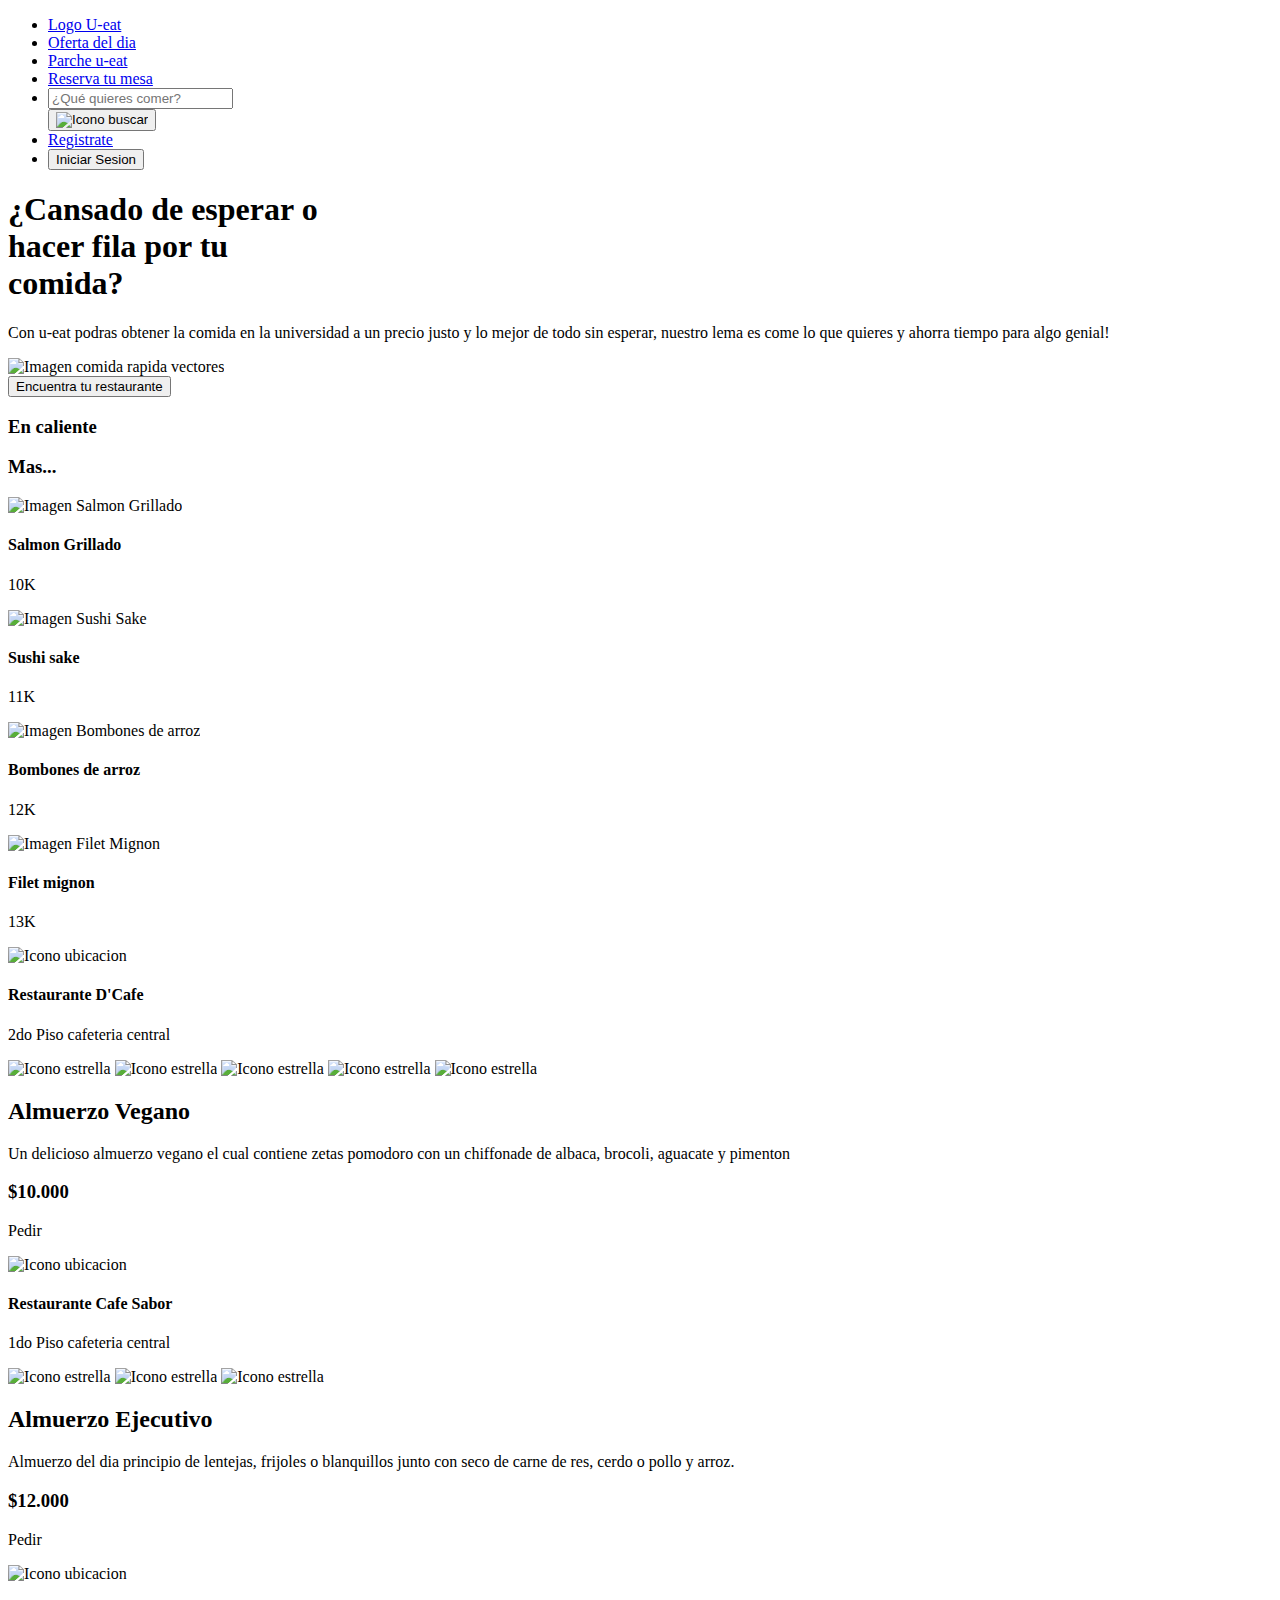
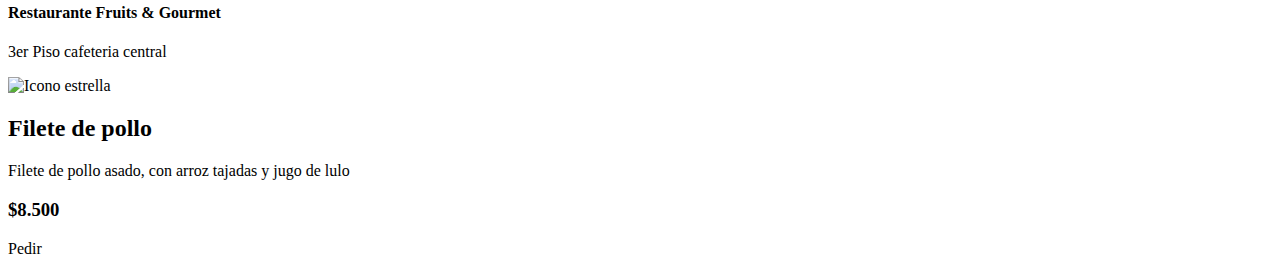
==== index.html @ 6aaceaf0 "Se realiza diagramado de home falta fnc mover card" ====
<!DOCTYPE html>
<html>

<head>
    <meta charset='utf-8'>
    <meta http-equiv='X-UA-Compatible' content='IE=edge'>
    <title>Page Title</title>
    <meta name='viewport' content='width=device-width, initial-scale=1'>
    <link href="https://fonts.googleapis.com/css?family=Roboto:300,400,500,700&display=swap" rel="stylesheet">
    <link rel='stylesheet' type='text/css' media='screen' href='Home.css'>
    <script src='main.js'></script>
</head>

<body>

    <div class="o-container-header-bar">

        <ul>
            <li><a href="#"> Logo U-eat </a></li>
            <li><a href="#"> Oferta del dia </a></li>
            <li><a href="#"> Parche u-eat </a></li>
            <li><a href="#"> Reserva tu mesa </a></li>

            <li class="o-search">
                <div class="o-bar-container">
                    <input class="o-bar-search" type="text" id="search-box" placeholder="¿Qué quieres comer?">
                </div>
                <div class="o-icon-container">
                    <button><img src="resources/search.png" alt="Icono buscar"></button>
                </div>
            </li>
            <li><a href="#"> Registrate </a></li>
            <li><button>Iniciar Sesion</button></li>
        </ul>

    </div>

    <div class="o-firts-column-container">

        <div class="o-title-container">

            <h1>¿Cansado de esperar o
                <br>hacer fila por tu
                <br>comida?</h1>

        </div>

        <div class="o-message-container">

            <p>Con u-eat podras obtener la comida en la universidad a un precio justo
                y lo mejor de todo sin esperar, nuestro lema es come lo que quieres
                y ahorra tiempo para algo genial!</p>

        </div>

        <div class="o-img-panoramic">

            <img src="resources/fondo.jpg" alt="Imagen comida rapida vectores">

        </div>

        <div class="o-button-container">

            <button>Encuentra tu restaurante</button>

        </div>

        <div class="o-offer-container">

            <div class="o-subtitles">
                <h3>En caliente</h3>
                <h3>Mas...</h3>
            </div>

            <div class="o-meals-offer-container">

                <div class="o-img-container">
                    <img class="o-img-offer" src="resources/Salmongrillado.png" alt="Imagen Salmon Grillado">
                    <h4>Salmon Grillado</h4>
                    <p>10K</p>
                </div>

                <div class="o-img-container">
                    <img class="o-img-offer" src="resources/Sushisake.png" alt="Imagen Sushi Sake">
                    <h4>Sushi sake</h4>
                    <p>11K</p>
                </div>

                <div class="o-img-container">
                    <img class="o-img-offer" src="resources/Bombonesdearroz.png" alt="Imagen Bombones de arroz">
                    <h4>Bombones de arroz</h4>
                    <p>12K</p>
                </div>

                <div class="o-img-container">
                    <img class="o-img-offer" src="resources/Filetmignon.png" alt="Imagen Filet Mignon">
                    <h4>Filet mignon</h4>
                    <p>13K</p>
                </div>

            </div>

        </div>

    </div>

    <div class="o-second-column-container">

        <div class="o-card-container">

            <div class="o-card">

                <div class="o-card-title">

                    <img class="o-icon-location" src="resources/Ubication.png" alt="Icono ubicacion">

                    <div class="o-info-restaurant">
                        <h4>Restaurante D'Cafe</h4>
                        <p>2do Piso cafeteria central</p>
                    </div>

                    <img class="o-icon-star" src="resources/star.png" alt="Icono estrella">
                    <img class="o-icon-star" src="resources/star.png" alt="Icono estrella">
                    <img class="o-icon-star" src="resources/star.png" alt="Icono estrella">
                    <img class="o-icon-star" src="resources/star.png" alt="Icono estrella">
                    <img class="o-icon-star" src="resources/star.png" alt="Icono estrella">

                </div>

                <div class="o-card-content">
                    <h2>Almuerzo Vegano</h2>
                    <p>Un delicioso almuerzo vegano el cual contiene zetas pomodoro con un chiffonade de albaca,
                        brocoli, aguacate y pimenton</p>
                </div>

                <div class="o-card-price">
                    <h3>$10.000</h3>
                    <p>Pedir</p>
                </div>

            </div>

            <div class="o-card">

                <div class="o-card-title">

                    <img class="o-icon-location" src="resources/Ubication.png" alt="Icono ubicacion">

                    <div class="o-info-restaurant">
                        <h4>Restaurante Cafe Sabor</h4>
                        <p>1do Piso cafeteria central</p>
                    </div>

                    <img class="o-icon-star" src="resources/star.png" alt="Icono estrella">
                    <img class="o-icon-star" src="resources/star.png" alt="Icono estrella">
                    <img class="o-icon-star" src="resources/star.png" alt="Icono estrella">

                </div>

                <div class="o-card-content">
                    <h2>Almuerzo Ejecutivo</h2>
                    <p>Almuerzo del dia principio de lentejas, frijoles o blanquillos junto con seco de
                        carne de res, cerdo o pollo y arroz. </p>
                </div>

                <div class="o-card-price">
                    <h3>$12.000</h3>
                    <p>Pedir</p>
                </div>

            </div>

            <div class="o-card">

                <div class="o-card-title">

                    <img class="o-icon-location" src="resources/Ubication.png" alt="Icono ubicacion">

                    <div class="o-info-restaurant">
                        <h4>Restaurante Fruits & Gourmet</h4>
                        <p>3er Piso cafeteria central</p>
                    </div>

                    <img class="o-icon-star" src="resources/star.png" alt="Icono estrella">

                </div>

                <div class="o-card-content">
                    <h2>Filete de pollo</h2>
                    <p>Filete de pollo asado, con arroz tajadas y jugo de lulo</p>
                </div>

                <div class="o-card-price">
                    <h3>$8.500</h3>
                    <p>Pedir</p>
                </div>

            </div>

        </div>


    </div>

</body>

</html>
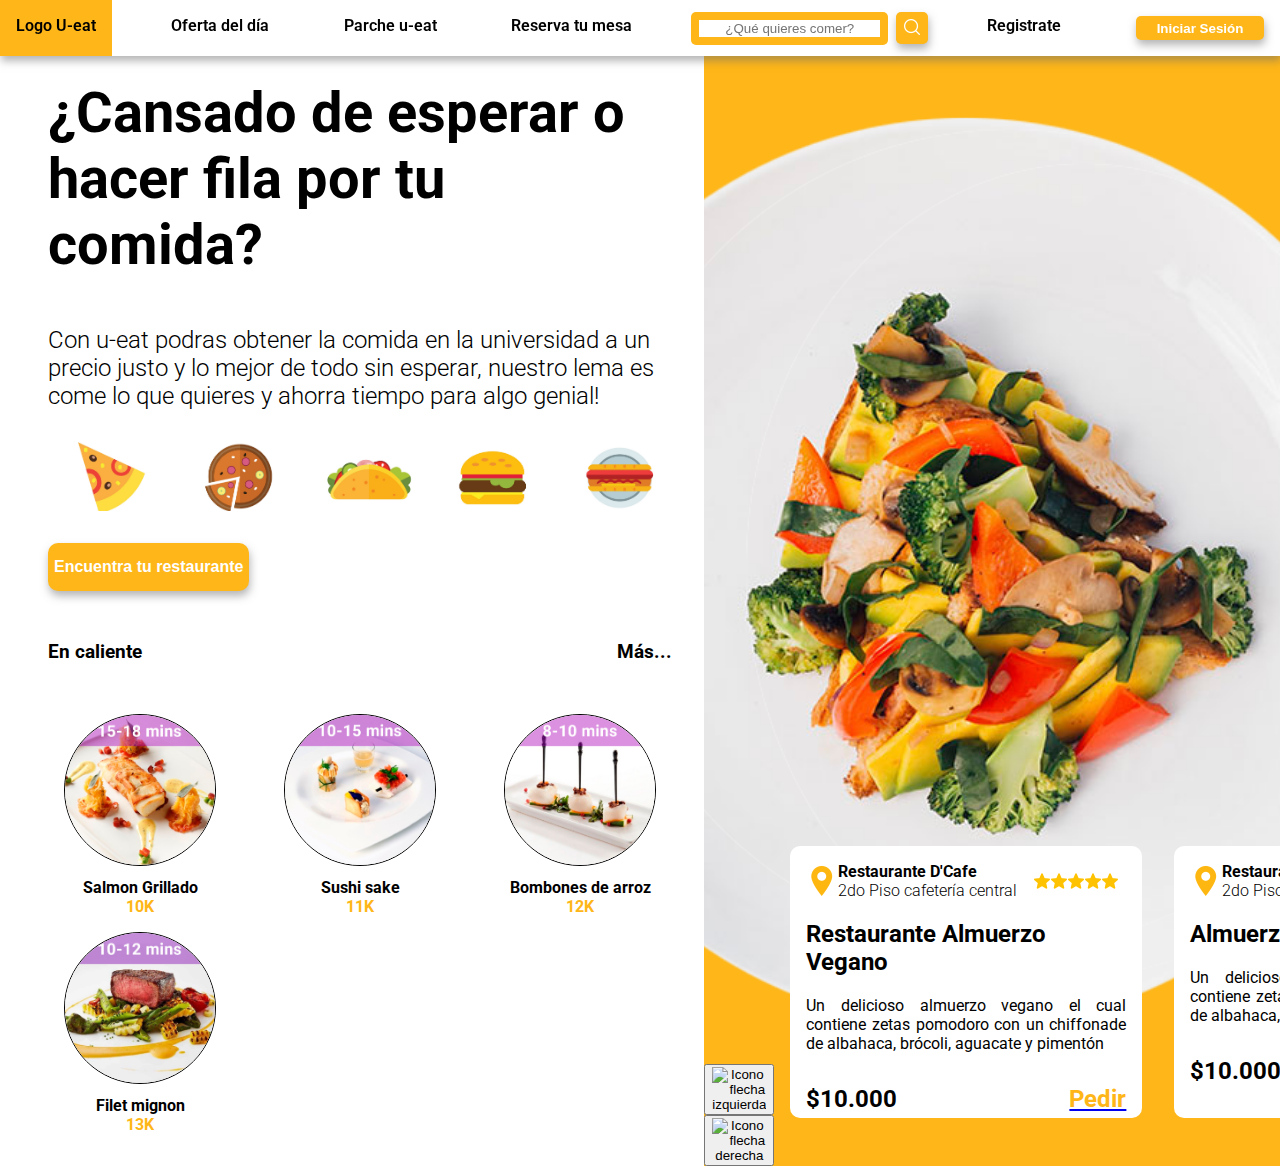
==== commit b3e0193f: "Se termina el diseño de la Home page" ====
--- a/index.html
+++ b/index.html
@@ -4,7 +4,7 @@
 <head>
     <meta charset='utf-8'>
     <meta http-equiv='X-UA-Compatible' content='IE=edge'>
-    <title>Page Title</title>
+    <title>U-eat</title>
     <meta name='viewport' content='width=device-width, initial-scale=1'>
     <link href="https://fonts.googleapis.com/css?family=Roboto:300,400,500,700&display=swap" rel="stylesheet">
     <link rel='stylesheet' type='text/css' media='screen' href='Home.css'>
@@ -17,7 +17,7 @@
 
         <ul>
             <li><a href="#"> Logo U-eat </a></li>
-            <li><a href="#"> Oferta del dia </a></li>
+            <li><a href="#"> Oferta del día </a></li>
             <li><a href="#"> Parche u-eat </a></li>
             <li><a href="#"> Reserva tu mesa </a></li>
 
@@ -30,7 +30,7 @@
                 </div>
             </li>
             <li><a href="#"> Registrate </a></li>
-            <li><button>Iniciar Sesion</button></li>
+            <li><button>Iniciar Sesión</button></li>
         </ul>
 
     </div>
@@ -69,7 +69,7 @@
 
             <div class="o-subtitles">
                 <h3>En caliente</h3>
-                <h3>Mas...</h3>
+                <h3>Más...</h3>
             </div>
 
             <div class="o-meals-offer-container">
@@ -106,17 +106,56 @@
 
     <div class="o-second-column-container">
 
-        <div class="o-card-container">
-
-            <div class="o-card">
-
-                <div class="o-card-title">
-
-                    <img class="o-icon-location" src="resources/Ubication.png" alt="Icono ubicacion">
-
-                    <div class="o-info-restaurant">
-                        <h4>Restaurante D'Cafe</h4>
-                        <p>2do Piso cafeteria central</p>
+        <div class="o-arrow-buttons-container">
+
+            <button class="o-button-left" onclick="MoveLeft()"><img src="resources/back.png" alt="Icono flecha izquierda"></button>
+            <button class="o-button-right" onclick="MoveRight()"><img src="resources/next.png" alt="Icono flecha derecha"></button>
+
+        </div>
+
+        <div id="card-container" class="o-card-container">
+
+            <div class="o-card">
+
+                <div class="o-card-title">
+
+                    <img class="o-icon-location" src="resources/Ubication.png" alt="Icono ubicacion">
+
+                    <div class="o-info-restaurant">
+                        <h4>Restaurante D'Cafe</h4>
+                        <p>2do Piso cafetería central</p>
+                    </div>
+
+                    <img class="o-icon-star" src="resources/star.png" alt="Icono estrella">
+                    <img class="o-icon-star" src="resources/star.png" alt="Icono estrella">
+                    <img class="o-icon-star" src="resources/star.png" alt="Icono estrella">
+                    <img class="o-icon-star" src="resources/star.png" alt="Icono estrella">
+                    <img class="o-icon-star" src="resources/star.png" alt="Icono estrella">
+
+                </div>
+
+                <div class="o-card-content">
+                    <h2>Restaurante Almuerzo Vegano</h2>
+                    <p>Un delicioso almuerzo vegano el cual contiene zetas pomodoro con un chiffonade de albahaca,
+                        brócoli, aguacate y pimentón</p>
+                </div>
+
+                <div class="o-card-price">
+                    <h3>$10.000</h3>
+                    <a href="#"><p>Pedir</p></a>
+                </div>
+
+            </div>
+
+            <div class="o-card">
+
+                <div class="o-card-title">
+
+                    <img class="o-icon-location" src="resources/Ubication.png" alt="Icono ubicacion">
+
+                    <div class="o-info-restaurant">
+                        <h4>Restaurante D'Cafe</h4>
+                        <p>2do Piso cafetería central</p>
                     </div>
 
                     <img class="o-icon-star" src="resources/star.png" alt="Icono estrella">
@@ -129,76 +168,82 @@
 
                 <div class="o-card-content">
                     <h2>Almuerzo Vegano</h2>
-                    <p>Un delicioso almuerzo vegano el cual contiene zetas pomodoro con un chiffonade de albaca,
-                        brocoli, aguacate y pimenton</p>
-                </div>
-
-                <div class="o-card-price">
-                    <h3>$10.000</h3>
-                    <p>Pedir</p>
-                </div>
-
-            </div>
-
-            <div class="o-card">
-
-                <div class="o-card-title">
-
-                    <img class="o-icon-location" src="resources/Ubication.png" alt="Icono ubicacion">
-
-                    <div class="o-info-restaurant">
-                        <h4>Restaurante Cafe Sabor</h4>
-                        <p>1do Piso cafeteria central</p>
-                    </div>
-
-                    <img class="o-icon-star" src="resources/star.png" alt="Icono estrella">
-                    <img class="o-icon-star" src="resources/star.png" alt="Icono estrella">
-                    <img class="o-icon-star" src="resources/star.png" alt="Icono estrella">
-
-                </div>
-
-                <div class="o-card-content">
-                    <h2>Almuerzo Ejecutivo</h2>
-                    <p>Almuerzo del dia principio de lentejas, frijoles o blanquillos junto con seco de
-                        carne de res, cerdo o pollo y arroz. </p>
-                </div>
-
-                <div class="o-card-price">
-                    <h3>$12.000</h3>
-                    <p>Pedir</p>
-                </div>
-
-            </div>
-
-            <div class="o-card">
-
-                <div class="o-card-title">
-
-                    <img class="o-icon-location" src="resources/Ubication.png" alt="Icono ubicacion">
-
-                    <div class="o-info-restaurant">
-                        <h4>Restaurante Fruits & Gourmet</h4>
-                        <p>3er Piso cafeteria central</p>
-                    </div>
-
-                    <img class="o-icon-star" src="resources/star.png" alt="Icono estrella">
-
-                </div>
-
-                <div class="o-card-content">
-                    <h2>Filete de pollo</h2>
-                    <p>Filete de pollo asado, con arroz tajadas y jugo de lulo</p>
-                </div>
-
-                <div class="o-card-price">
-                    <h3>$8.500</h3>
-                    <p>Pedir</p>
-                </div>
-
-            </div>
-
-        </div>
-
+                    <p>Un delicioso almuerzo vegano el cual contiene zetas pomodoro con un chiffonade de albahaca,
+                        brócoli, aguacate y pimentón</p>
+                </div>
+
+                <div class="o-card-price">
+                    <h3>$10.000</h3>
+                    <a href="#"><p>Pedir</p></a>
+                </div>
+
+            </div>
+
+            <div class="o-card">
+
+                <div class="o-card-title">
+
+                    <img class="o-icon-location" src="resources/Ubication.png" alt="Icono ubicacion">
+
+                    <div class="o-info-restaurant">
+                        <h4>Restaurante D'Cafe</h4>
+                        <p>2do Piso cafetería central</p>
+                    </div>
+
+                    <img class="o-icon-star" src="resources/star.png" alt="Icono estrella">
+                    <img class="o-icon-star" src="resources/star.png" alt="Icono estrella">
+                    <img class="o-icon-star" src="resources/star.png" alt="Icono estrella">
+                    <img class="o-icon-star" src="resources/star.png" alt="Icono estrella">
+                    <img class="o-icon-star" src="resources/star.png" alt="Icono estrella">
+
+                </div>
+
+                <div class="o-card-content">
+                    <h2>Almuerzo Vegano</h2>
+                    <p>Un delicioso almuerzo vegano el cual contiene zetas pomodoro con un chiffonade de albahaca,
+                        brócoli, aguacate y pimentón</p>
+                </div>
+
+                <div class="o-card-price">
+                    <h3>$10.000</h3>
+                    <a href="#"><p>Pedir</p></a>
+                </div>
+
+            </div>
+
+            <div class="o-card">
+
+                <div class="o-card-title">
+
+                    <img class="o-icon-location" src="resources/Ubication.png" alt="Icono ubicacion">
+
+                    <div class="o-info-restaurant">
+                        <h4>Restaurante D'Cafe</h4>
+                        <p>2do Piso cafetería central</p>
+                    </div>
+
+                    <img class="o-icon-star" src="resources/star.png" alt="Icono estrella">
+                    <img class="o-icon-star" src="resources/star.png" alt="Icono estrella">
+                    <img class="o-icon-star" src="resources/star.png" alt="Icono estrella">
+                    <img class="o-icon-star" src="resources/star.png" alt="Icono estrella">
+                    <img class="o-icon-star" src="resources/star.png" alt="Icono estrella">
+
+                </div>
+
+                <div class="o-card-content">
+                    <h2>Almuerzo Vegano</h2>
+                    <p>Un delicioso almuerzo vegano el cual contiene zetas pomodoro con un chiffonade de albahaca,
+                        brócoli, aguacate y pimentón</p>
+                </div>
+
+                <div class="o-card-price">
+                    <h3>$10.000</h3>
+                    <a href="#"><p>Pedir</p></a>
+                </div>
+
+            </div>
+
+        </div>
 
     </div>
 
--- a/Home.css
+++ b/Home.css
@@ -0,0 +1,303 @@
+body{
+    padding: 0;
+    margin: 0;
+    display: flex;
+    font-family: 'Roboto';
+   
+}
+
+/*----------Inicio Barra header------------*/
+
+.o-container-header-bar{
+    font-weight: 600;
+
+}
+
+.o-container-header-bar ul{
+    display: flex;
+    justify-content: space-between;
+    background-color: white;
+    list-style-type: none;
+    margin: 0;
+    padding: 0;
+
+    position: fixed;
+    top: 0;
+    width: 100%;
+    box-shadow: 1px 5px 8px rgba(109, 109, 109, 0.507);
+}
+
+.o-container-header-bar li{ 
+
+}
+
+.o-container-header-bar li a{ 
+    display: block;
+    color: black;
+    text-align: center;
+    height: 1.5rem;
+    padding: 1rem;
+    text-decoration: none;
+}
+
+.o-container-header-bar button{ 
+    margin: 1rem;
+    border-radius: 5px;
+    background: #FEB618;
+    color: white;
+    border: none;
+    width: 8rem;
+    height: 1.5rem;
+    box-shadow: 1px 5px 8px rgba(109, 109, 109, 0.507);
+    font-weight: 700;
+
+}
+
+.o-search{
+    display: flex;
+    align-items: center;
+    
+}
+
+.o-icon-search{
+    display: flex;
+    align-items: center;
+}
+
+.o-icon-container button{
+    width: 2rem;
+    height: 2rem;
+    margin: 0;
+}
+
+.o-icon-container button img{
+    width: 1rem;
+    height: 1rem;
+}
+
+.o-bar-container{
+    padding: 0.5rem;
+    background-color: #FEB618;
+    margin-right: 0.5rem;
+    border-radius: 5px;
+    display: flex;
+    align-items: center;
+
+}                                               
+
+.o-bar-search{
+    border: none;
+    text-align: center;
+}
+
+
+.o-container-header-bar li a:hover{ 
+    background-color: #FEB618;
+}
+
+/*--------Fin Barra Header-------*/
+
+/*--------Inicio Primera Columna--------*/
+
+.o-firts-column-container{
+    margin: 1rem 1rem 0rem 2rem;
+    width: 57vw;
+    display: flex;
+    flex-direction: column;
+}
+
+.o-title-container{
+    margin: 1rem;
+}
+
+.o-title-container h1{
+    font-size: 3.5rem;
+    font-weight: 700;
+    margin: 3rem 0rem 1rem 0rem;
+}
+
+.o-message-container{
+    margin: 1rem 1rem 1rem 1rem;
+    font-size: 1.5rem;
+    font-weight: 300;
+
+}
+
+.o-message-container p{
+margin: 0;
+
+}
+
+.o-button-container{
+    margin: 1rem;
+}
+
+.o-button-container button{
+    width: auto;
+    height: 3rem;
+    border: none;
+    border-radius: 10px;
+    font-size: 1rem;
+    font-weight: bold;
+    color: white;
+    background-color: #FEB618;
+    box-shadow: 1px 5px 8px rgba(109, 109, 109, 0.507);
+}
+
+.o-img-panoramic{
+    display: flex;
+    justify-content: center;
+
+}
+
+.o-img-panoramic img{
+    max-height: 10rem;
+    width: 100%;
+    margin: 1rem 1rem 1rem 1rem;
+
+}
+
+.o-offer-container{
+    margin: 1rem;
+    padding: 0;    
+}
+
+.o-subtitles{
+    margin-top: 0rem;
+    display: flex;
+    justify-content: space-between;
+
+}
+
+.o-subtitles h4{
+    margin: 0;
+}
+
+.o-meals-offer-container{
+    display: flex;
+    flex-wrap: wrap;
+    justify-content: space-between;
+    margin: 1rem 1rem 1rem 1rem;
+
+}
+
+.o-img-container{
+    text-align: center;
+    
+}
+
+.o-img-container p{
+    margin: 0;
+    font-weight: 700;
+    color: #FEB618;
+}
+
+.o-img-container h4{
+    margin: 0.5rem 0rem 0rem 0rem;
+}
+
+
+.o-img-offer{
+    margin: 1rem 0rem 0rem 0rem;
+    width: auto;
+    height: 150px;
+    border-radius: 90px ;
+    border: 1px solid #000000;
+}
+
+/*--------Fin Primera Columna--------*/
+
+/*--------Inicio Segunda Columna--------*/
+
+
+.o-second-column-container{
+    margin: 1rem 0rem 0rem 0rem;
+    width: 50vw;
+    height: auto;
+    background-color: #FEB618;
+    background-image: url(resources/Home.png);
+    background-repeat: no-repeat;
+    background-size: cover;
+    background-position:-36rem -1rem;
+
+    display: flex;
+    flex-direction: row;
+    align-items: flex-end;
+    overflow: hidden;
+    overflow-x: auto;
+}
+
+
+.o-card-container{
+    
+    margin: 0rem 1rem 3rem 0rem;
+    display: flex;    
+}
+
+.o-card{
+    background-color: white;
+    border-radius: 10px;
+    margin: 0rem 1rem 0rem 1rem;
+    width: 20rem;
+    height: 15rem;
+    padding: 1rem;
+    
+}
+
+.o-card-title {
+    display: flex;
+
+}
+
+.o-info-restaurant{
+    margin-right: 1rem;
+}
+
+.o-info-restaurant h4{
+    padding: 0;
+    margin: 0;
+}
+
+.o-info-restaurant p{
+    padding: 0;
+    margin: 0;
+    font-weight: 300;
+}
+
+.o-icon-location{
+    height: 2rem;
+    width: 2rem;
+    align-self: center;
+
+}
+
+.o-icon-star{
+    margin-left: 1px;
+    height: 1rem;
+    width: 1rem;
+    align-self: center;
+    float: right;
+}
+
+
+.o-card-content p{
+    font-weight: 400;
+    text-align: justify;
+}
+
+.o-card-price{
+    display: flex;
+    justify-content: space-between;
+}
+
+.o-card-price h3{
+    margin-top: 1rem;
+    font-size: 1.5rem;
+
+}
+.o-card-price p{
+    margin-top: 1rem;
+    font-size: 1.5rem;
+    font-weight: 700;
+    color: #FEB618;
+}
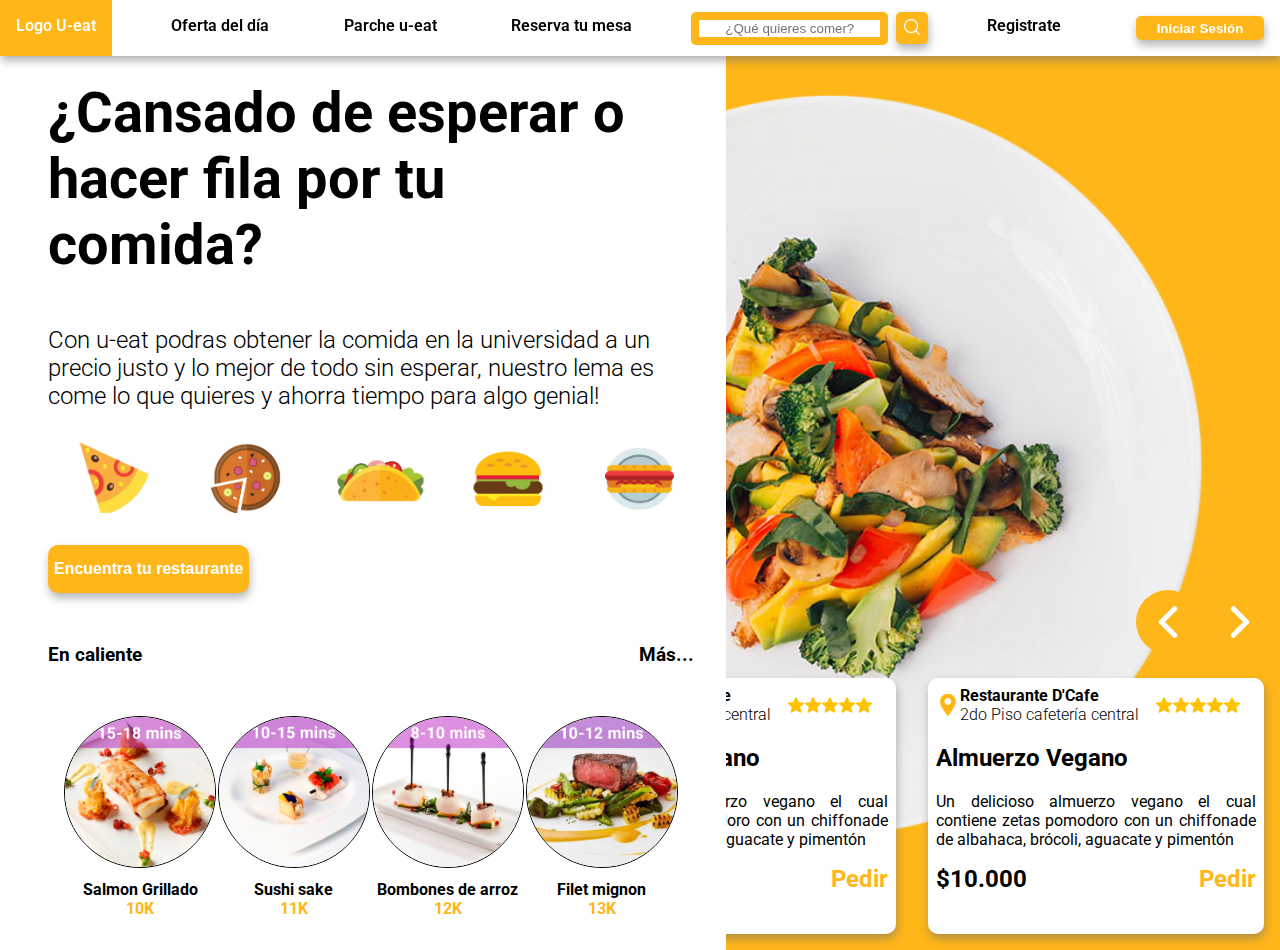
==== commit 0d02cf7d: "Se documenta la pagina web y se agrega fnc btn res" ====
--- a/index.html
+++ b/index.html
@@ -6,13 +6,16 @@
     <meta http-equiv='X-UA-Compatible' content='IE=edge'>
     <title>U-eat</title>
     <meta name='viewport' content='width=device-width, initial-scale=1'>
+    <!-- Google fonts -->
     <link href="https://fonts.googleapis.com/css?family=Roboto:300,400,500,700&display=swap" rel="stylesheet">
     <link rel='stylesheet' type='text/css' media='screen' href='Home.css'>
+    <!-- Javascript function to move restaurant cards -->
     <script src='main.js'></script>
 </head>
 
 <body>
 
+    <!-- Start of the header bar div -->
     <div class="o-container-header-bar">
 
         <ul>
@@ -34,7 +37,9 @@
         </ul>
 
     </div>
-
+    <!-- End of the header bar div -->
+
+    <!-- Start of the firts home div container -->
     <div class="o-firts-column-container">
 
         <div class="o-title-container">
@@ -61,7 +66,7 @@
 
         <div class="o-button-container">
 
-            <button>Encuentra tu restaurante</button>
+            <button onclick="location.href='restaurantes.html'">Encuentra tu restaurante</button>
 
         </div>
 
@@ -103,11 +108,14 @@
         </div>
 
     </div>
-
+    <!-- End of the firts home div container -->
+
+    <!-- Start of the second home div container -->
     <div class="o-second-column-container">
 
         <div class="o-arrow-buttons-container">
 
+            <!-- Buttons of event for the function of move cards restaurant -->
             <button class="o-button-left" onclick="MoveLeft()"><img src="resources/back.png" alt="Icono flecha izquierda"></button>
             <button class="o-button-right" onclick="MoveRight()"><img src="resources/next.png" alt="Icono flecha derecha"></button>
 
@@ -246,6 +254,8 @@
         </div>
 
     </div>
+    <!-- End of the second home div container -->
+
 
 </body>
 
--- a/Home.css
+++ b/Home.css
@@ -50,6 +50,8 @@
     height: 1.5rem;
     box-shadow: 1px 5px 8px rgba(109, 109, 109, 0.507);
     font-weight: 700;
+    cursor:pointer;
+
 
 }
 
@@ -68,6 +70,7 @@
     width: 2rem;
     height: 2rem;
     margin: 0;
+    cursor:pointer;
 }
 
 .o-icon-container button img{
@@ -93,6 +96,8 @@
 
 .o-container-header-bar li a:hover{ 
     background-color: #FEB618;
+    color: white;
+
 }
 
 /*--------Fin Barra Header-------*/
@@ -101,7 +106,7 @@
 
 .o-firts-column-container{
     margin: 1rem 1rem 0rem 2rem;
-    width: 57vw;
+    width: 55vw;
     display: flex;
     flex-direction: column;
 }
@@ -142,6 +147,7 @@
     color: white;
     background-color: #FEB618;
     box-shadow: 1px 5px 8px rgba(109, 109, 109, 0.507);
+    cursor: pointer;
 }
 
 .o-img-panoramic{
@@ -211,8 +217,9 @@
 
 
 .o-second-column-container{
+
     margin: 1rem 0rem 0rem 0rem;
-    width: 50vw;
+    width: 45vw;
     height: auto;
     background-color: #FEB618;
     background-image: url(resources/Home.png);
@@ -221,27 +228,52 @@
     background-position:-36rem -1rem;
 
     display: flex;
-    flex-direction: row;
-    align-items: flex-end;
+    flex-direction: row-reverse;
+    align-content: flex-end;
+    flex-wrap: wrap;
     overflow: hidden;
-    overflow-x: auto;
+
+}
+
+.o-arrow-buttons-container{
+    border-radius: 10px;
+    display: flex;
+
+}
+
+.o-button-left, .o-button-right{
+    width: 4rem;
+    height: 4rem;
+    display: flex;
+    justify-content: center;
+    align-items: center;
+    border: none;
+    border-radius: 100px;
+    margin: 0rem 0.5rem 0.5rem 0rem;
+    background-color: #FEB618;
+    cursor:pointer;
+    
+}
+.o-button-left:hover, .o-button-right:hover{
+    box-shadow: 1px 5px 8px rgba(109, 109, 109, 0.507);
+    
 }
 
 
 .o-card-container{
-    
-    margin: 0rem 1rem 3rem 0rem;
-    display: flex;    
+    display: flex;
+
 }
 
 .o-card{
     background-color: white;
     border-radius: 10px;
-    margin: 0rem 1rem 0rem 1rem;
     width: 20rem;
     height: 15rem;
-    padding: 1rem;
-    
+    margin: 1rem 1rem 1rem 1rem;
+    padding: 0.5rem;
+    box-shadow: 1px 5px 8px rgba(109, 109, 109, 0.507);
+
 }
 
 .o-card-title {
@@ -265,8 +297,8 @@
 }
 
 .o-icon-location{
-    height: 2rem;
-    width: 2rem;
+    height: 1.5rem;
+    width: 1.5rem;
     align-self: center;
 
 }
@@ -279,7 +311,6 @@
     float: right;
 }
 
-
 .o-card-content p{
     font-weight: 400;
     text-align: justify;
@@ -288,16 +319,27 @@
 .o-card-price{
     display: flex;
     justify-content: space-between;
+    text-decoration: none;
+
+
 }
 
 .o-card-price h3{
-    margin-top: 1rem;
+    margin: 0rem;
     font-size: 1.5rem;
 
 }
+
+.o-card-price a{
+    text-decoration: none;
+
+}
+
 .o-card-price p{
-    margin-top: 1rem;
+    margin: 0;
     font-size: 1.5rem;
     font-weight: 700;
     color: #FEB618;
-}
+
+}
+ 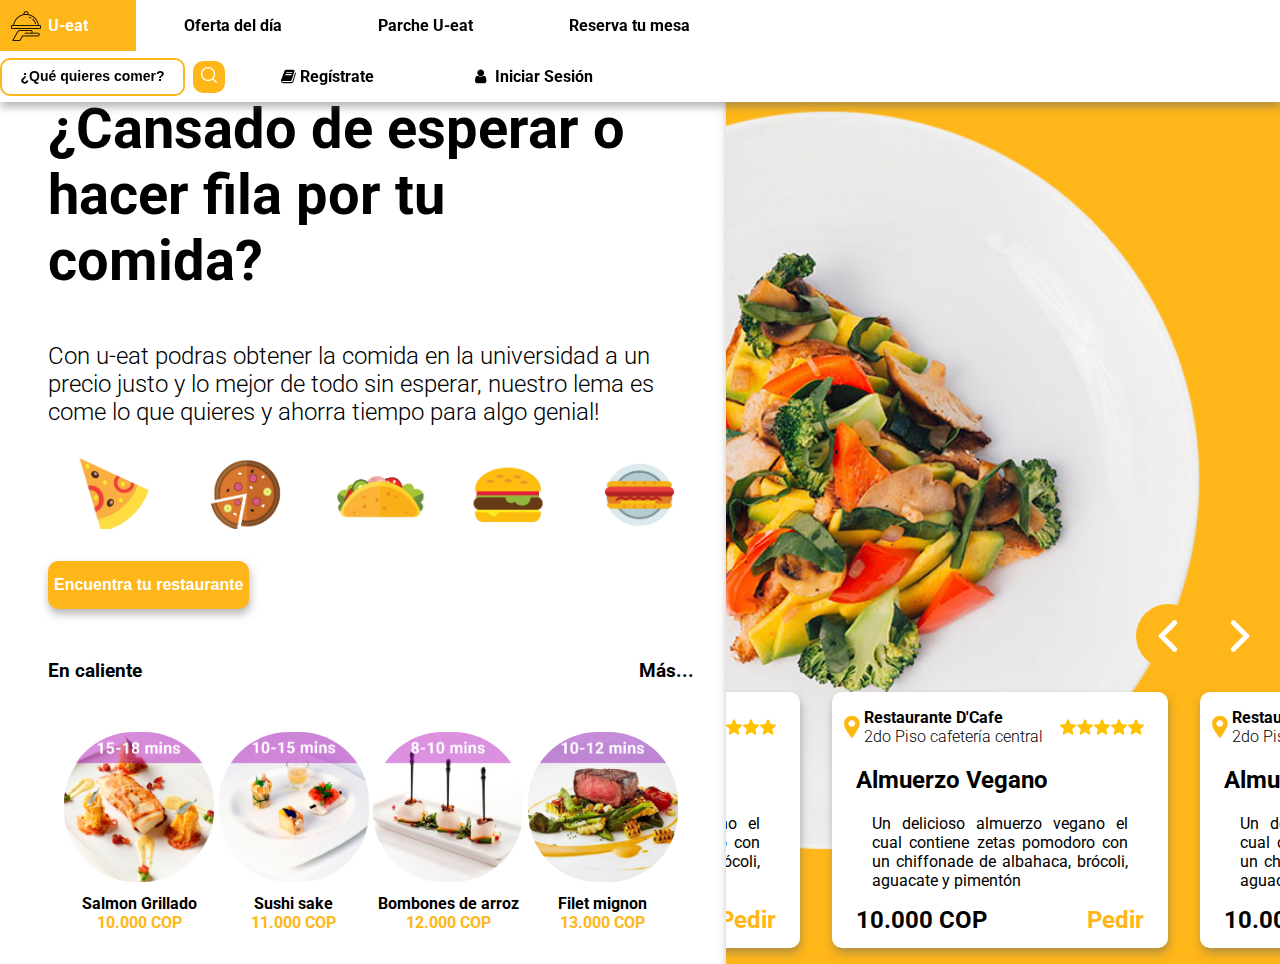
==== commit 6067f496: "Se actualiza toda las paginas home y restaurantes" ====
--- a/index.html
+++ b/index.html
@@ -8,6 +8,7 @@
     <meta name='viewport' content='width=device-width, initial-scale=1'>
     <!-- Google fonts -->
     <link href="https://fonts.googleapis.com/css?family=Roboto:300,400,500,700&display=swap" rel="stylesheet">
+    <link rel="stylesheet" href="https://cdnjs.cloudflare.com/ajax/libs/font-awesome/4.7.0/css/font-awesome.min.css">
     <link rel='stylesheet' type='text/css' media='screen' href='Home.css'>
     <!-- Javascript function to move restaurant cards -->
     <script src='main.js'></script>
@@ -18,23 +19,24 @@
     <!-- Start of the header bar div -->
     <div class="o-container-header-bar">
 
-        <ul>
-            <li><a href="#"> Logo U-eat </a></li>
-            <li><a href="#"> Oferta del día </a></li>
-            <li><a href="#"> Parche u-eat </a></li>
-            <li><a href="#"> Reserva tu mesa </a></li>
-
-            <li class="o-search">
-                <div class="o-bar-container">
-                    <input class="o-bar-search" type="text" id="search-box" placeholder="¿Qué quieres comer?">
-                </div>
-                <div class="o-icon-container">
-                    <button><img src="resources/search.png" alt="Icono buscar"></button>
-                </div>
-            </li>
-            <li><a href="#"> Registrate </a></li>
-            <li><button>Iniciar Sesión</button></li>
-        </ul>
+        <div class="o-nav-bar-first">
+            <a class="o-active" href="index.html"> U-eat</a>
+            <a href="#">Oferta del día</a>
+            <a href="#">Parche U-eat</a>
+            <a href="#">Reserva tu mesa</a>
+        </div>
+
+        <div class="o-nav-bar-second">
+
+            <div class="o-search"> 
+                <input type="text" id="search-box" placeholder="¿Qué quieres comer?">
+                <button><img src="resources/search.png" alt="Icono buscar"></button>
+            </div>
+
+            <a href="https://juanramirez98.github.io/Parcial-de-web/"><i class="fa fa-book"></i> Regístrate</a>
+            <a href="https://juanramirez98.github.io/Pantalla2/"><i class="fa fa-fw fa-user"></i> Iniciar Sesión</a>
+        </div>
+
 
     </div>
     <!-- End of the header bar div -->
@@ -82,25 +84,25 @@
                 <div class="o-img-container">
                     <img class="o-img-offer" src="resources/Salmongrillado.png" alt="Imagen Salmon Grillado">
                     <h4>Salmon Grillado</h4>
-                    <p>10K</p>
+                    <p>10.000 COP</p>
                 </div>
 
                 <div class="o-img-container">
                     <img class="o-img-offer" src="resources/Sushisake.png" alt="Imagen Sushi Sake">
                     <h4>Sushi sake</h4>
-                    <p>11K</p>
+                    <p>11.000 COP</p>
                 </div>
 
                 <div class="o-img-container">
                     <img class="o-img-offer" src="resources/Bombonesdearroz.png" alt="Imagen Bombones de arroz">
                     <h4>Bombones de arroz</h4>
-                    <p>12K</p>
+                    <p>12.000 COP</p>
                 </div>
 
                 <div class="o-img-container">
                     <img class="o-img-offer" src="resources/Filetmignon.png" alt="Imagen Filet Mignon">
                     <h4>Filet mignon</h4>
-                    <p>13K</p>
+                    <p>13.000 COP</p>
                 </div>
 
             </div>
@@ -116,8 +118,10 @@
         <div class="o-arrow-buttons-container">
 
             <!-- Buttons of event for the function of move cards restaurant -->
-            <button class="o-button-left" onclick="MoveLeft()"><img src="resources/back.png" alt="Icono flecha izquierda"></button>
-            <button class="o-button-right" onclick="MoveRight()"><img src="resources/next.png" alt="Icono flecha derecha"></button>
+            <button class="o-button-left" onclick="MoveLeft()"><img src="resources/back.png"
+                    alt="Icono flecha izquierda"></button>
+            <button class="o-button-right" onclick="MoveRight()"><img src="resources/next.png"
+                    alt="Icono flecha derecha"></button>
 
         </div>
 
@@ -143,110 +147,118 @@
                 </div>
 
                 <div class="o-card-content">
-                    <h2>Restaurante Almuerzo Vegano</h2>
-                    <p>Un delicioso almuerzo vegano el cual contiene zetas pomodoro con un chiffonade de albahaca,
-                        brócoli, aguacate y pimentón</p>
-                </div>
-
-                <div class="o-card-price">
-                    <h3>$10.000</h3>
-                    <a href="#"><p>Pedir</p></a>
-                </div>
-
-            </div>
-
-            <div class="o-card">
-
-                <div class="o-card-title">
-
-                    <img class="o-icon-location" src="resources/Ubication.png" alt="Icono ubicacion">
-
-                    <div class="o-info-restaurant">
-                        <h4>Restaurante D'Cafe</h4>
-                        <p>2do Piso cafetería central</p>
-                    </div>
-
-                    <img class="o-icon-star" src="resources/star.png" alt="Icono estrella">
-                    <img class="o-icon-star" src="resources/star.png" alt="Icono estrella">
-                    <img class="o-icon-star" src="resources/star.png" alt="Icono estrella">
-                    <img class="o-icon-star" src="resources/star.png" alt="Icono estrella">
-                    <img class="o-icon-star" src="resources/star.png" alt="Icono estrella">
-
-                </div>
-
-                <div class="o-card-content">
-                    <h2>Almuerzo Vegano</h2>
-                    <p>Un delicioso almuerzo vegano el cual contiene zetas pomodoro con un chiffonade de albahaca,
-                        brócoli, aguacate y pimentón</p>
-                </div>
-
-                <div class="o-card-price">
-                    <h3>$10.000</h3>
-                    <a href="#"><p>Pedir</p></a>
-                </div>
-
-            </div>
-
-            <div class="o-card">
-
-                <div class="o-card-title">
-
-                    <img class="o-icon-location" src="resources/Ubication.png" alt="Icono ubicacion">
-
-                    <div class="o-info-restaurant">
-                        <h4>Restaurante D'Cafe</h4>
-                        <p>2do Piso cafetería central</p>
-                    </div>
-
-                    <img class="o-icon-star" src="resources/star.png" alt="Icono estrella">
-                    <img class="o-icon-star" src="resources/star.png" alt="Icono estrella">
-                    <img class="o-icon-star" src="resources/star.png" alt="Icono estrella">
-                    <img class="o-icon-star" src="resources/star.png" alt="Icono estrella">
-                    <img class="o-icon-star" src="resources/star.png" alt="Icono estrella">
-
-                </div>
-
-                <div class="o-card-content">
-                    <h2>Almuerzo Vegano</h2>
-                    <p>Un delicioso almuerzo vegano el cual contiene zetas pomodoro con un chiffonade de albahaca,
-                        brócoli, aguacate y pimentón</p>
-                </div>
-
-                <div class="o-card-price">
-                    <h3>$10.000</h3>
-                    <a href="#"><p>Pedir</p></a>
-                </div>
-
-            </div>
-
-            <div class="o-card">
-
-                <div class="o-card-title">
-
-                    <img class="o-icon-location" src="resources/Ubication.png" alt="Icono ubicacion">
-
-                    <div class="o-info-restaurant">
-                        <h4>Restaurante D'Cafe</h4>
-                        <p>2do Piso cafetería central</p>
-                    </div>
-
-                    <img class="o-icon-star" src="resources/star.png" alt="Icono estrella">
-                    <img class="o-icon-star" src="resources/star.png" alt="Icono estrella">
-                    <img class="o-icon-star" src="resources/star.png" alt="Icono estrella">
-                    <img class="o-icon-star" src="resources/star.png" alt="Icono estrella">
-                    <img class="o-icon-star" src="resources/star.png" alt="Icono estrella">
-
-                </div>
-
-                <div class="o-card-content">
-                    <h2>Almuerzo Vegano</h2>
-                    <p>Un delicioso almuerzo vegano el cual contiene zetas pomodoro con un chiffonade de albahaca,
-                        brócoli, aguacate y pimentón</p>
-                </div>
-
-                <div class="o-card-price">
-                    <h3>$10.000</h3>
-                    <a href="#"><p>Pedir</p></a>
+                    <h2>Almuerzo Vegano</h2>
+                    <p>Un delicioso almuerzo vegano el cual contiene zetas pomodoro con un chiffonade de albahaca,
+                        brócoli, aguacate y pimentón</p>
+                </div>
+
+                <div class="o-card-price">
+                    <h3>10.000 COP</h3>
+                    <a href="#">
+                        <p>Pedir</p>
+                    </a>
+                </div>
+
+            </div>
+
+            <div class="o-card">
+
+                <div class="o-card-title">
+
+                    <img class="o-icon-location" src="resources/Ubication.png" alt="Icono ubicacion">
+
+                    <div class="o-info-restaurant">
+                        <h4>Restaurante D'Cafe</h4>
+                        <p>2do Piso cafetería central</p>
+                    </div>
+
+                    <img class="o-icon-star" src="resources/star.png" alt="Icono estrella">
+                    <img class="o-icon-star" src="resources/star.png" alt="Icono estrella">
+                    <img class="o-icon-star" src="resources/star.png" alt="Icono estrella">
+                    <img class="o-icon-star" src="resources/star.png" alt="Icono estrella">
+                    <img class="o-icon-star" src="resources/star.png" alt="Icono estrella">
+
+                </div>
+
+                <div class="o-card-content">
+                    <h2>Almuerzo Vegano</h2>
+                    <p>Un delicioso almuerzo vegano el cual contiene zetas pomodoro con un chiffonade de albahaca,
+                        brócoli, aguacate y pimentón</p>
+                </div>
+
+                <div class="o-card-price">
+                    <h3>10.000 COP</h3>
+                    <a href="#">
+                        <p>Pedir</p>
+                    </a>
+                </div>
+
+            </div>
+
+            <div class="o-card">
+
+                <div class="o-card-title">
+
+                    <img class="o-icon-location" src="resources/Ubication.png" alt="Icono ubicacion">
+
+                    <div class="o-info-restaurant">
+                        <h4>Restaurante D'Cafe</h4>
+                        <p>2do Piso cafetería central</p>
+                    </div>
+
+                    <img class="o-icon-star" src="resources/star.png" alt="Icono estrella">
+                    <img class="o-icon-star" src="resources/star.png" alt="Icono estrella">
+                    <img class="o-icon-star" src="resources/star.png" alt="Icono estrella">
+                    <img class="o-icon-star" src="resources/star.png" alt="Icono estrella">
+                    <img class="o-icon-star" src="resources/star.png" alt="Icono estrella">
+
+                </div>
+
+                <div class="o-card-content">
+                    <h2>Almuerzo Vegano</h2>
+                    <p>Un delicioso almuerzo vegano el cual contiene zetas pomodoro con un chiffonade de albahaca,
+                        brócoli, aguacate y pimentón</p>
+                </div>
+
+                <div class="o-card-price">
+                    <h3>10.000 COP</h3>
+                    <a href="#">
+                        <p>Pedir</p>
+                    </a>
+                </div>
+
+            </div>
+
+            <div class="o-card">
+
+                <div class="o-card-title">
+
+                    <img class="o-icon-location" src="resources/Ubication.png" alt="Icono ubicacion">
+
+                    <div class="o-info-restaurant">
+                        <h4>Restaurante D'Cafe</h4>
+                        <p>2do Piso cafetería central</p>
+                    </div>
+
+                    <img class="o-icon-star" src="resources/star.png" alt="Icono estrella">
+                    <img class="o-icon-star" src="resources/star.png" alt="Icono estrella">
+                    <img class="o-icon-star" src="resources/star.png" alt="Icono estrella">
+                    <img class="o-icon-star" src="resources/star.png" alt="Icono estrella">
+                    <img class="o-icon-star" src="resources/star.png" alt="Icono estrella">
+
+                </div>
+
+                <div class="o-card-content">
+                    <h2>Almuerzo Vegano</h2>
+                    <p>Un delicioso almuerzo vegano el cual contiene zetas pomodoro con un chiffonade de albahaca,
+                        brócoli, aguacate y pimentón</p>
+                </div>
+
+                <div class="o-card-price">
+                    <h3>10.000 COP</h3>
+                    <a href="#">
+                        <p>Pedir</p>
+                    </a>
                 </div>
 
             </div>
--- a/Home.css
+++ b/Home.css
@@ -1,109 +1,102 @@
+/*-----------Styles home preconfigured-----------*/
 body{
     padding: 0;
-    margin: 0;
+    margin: 1rem 0rem 0rem 0rem;
     display: flex;
     font-family: 'Roboto';
+
    
 }
 
-/*----------Inicio Barra header------------*/
-
+/*----------Start of header bar styles------------*/
 .o-container-header-bar{
-    font-weight: 600;
-
-}
-
-.o-container-header-bar ul{
     display: flex;
     justify-content: space-between;
-    background-color: white;
-    list-style-type: none;
+    flex-wrap: wrap;
     margin: 0;
     padding: 0;
-
     position: fixed;
     top: 0;
     width: 100%;
     box-shadow: 1px 5px 8px rgba(109, 109, 109, 0.507);
-}
-
-.o-container-header-bar li{ 
-
-}
-
-.o-container-header-bar li a{ 
-    display: block;
+    background-color: white;
+
+}
+
+.o-nav-bar-first{
+    display: flex;
+}
+
+.o-nav-bar-second{
+    display: flex;
+}
+
+.o-nav-bar-first a, .o-nav-bar-second a{
+    text-decoration: none;
+    padding: 1rem 3rem 1rem 3rem;
     color: black;
-    text-align: center;
-    height: 1.5rem;
-    padding: 1rem;
-    text-decoration: none;
-}
-
-.o-container-header-bar button{ 
-    margin: 1rem;
-    border-radius: 5px;
-    background: #FEB618;
+    font-weight: bold;
+}
+
+
+.o-nav-bar-first a:hover, .o-nav-bar-second a:hover{
+    background-color: #FEB618;
     color: white;
-    border: none;
-    width: 8rem;
-    height: 1.5rem;
-    box-shadow: 1px 5px 8px rgba(109, 109, 109, 0.507);
-    font-weight: 700;
-    cursor:pointer;
-
-
-}
+}
+
+.o-active{
+    background-color: #FEB618;
+    background-image: url(resources/restaurant.png);
+    background-repeat: no-repeat;
+    background-position: 10% 50%; 
+}
+
 
 .o-search{
     display: flex;
     align-items: center;
-    
-}
-
-.o-icon-search{
-    display: flex;
-    align-items: center;
-}
-
-.o-icon-container button{
+    margin-right: 0.5rem;
+  
+}
+
+.o-search button{
+    background-color: #FEB618;
     width: 2rem;
     height: 2rem;
-    margin: 0;
     cursor:pointer;
-}
-
-.o-icon-container button img{
+    border-radius: 10px;
+    border: none;
+    margin: 0rem 0rem 0rem 0.5rem;
+
+}
+
+.o-search input{
+    border-radius: 10px;
+    border: none;
+    height: 2rem;
+    width: auto; 
+    background-color: white;
+    border: 2px solid #FEB618;
+    border-radius: 10px;
+    
+}
+.o-search input::placeholder{
+    color: black;
+    font-weight: bold;
+    font-size: 14px;
+    text-align: center;
+
+}
+
+.o-search img{
     width: 1rem;
     height: 1rem;
 }
 
-.o-bar-container{
-    padding: 0.5rem;
-    background-color: #FEB618;
-    margin-right: 0.5rem;
-    border-radius: 5px;
-    display: flex;
-    align-items: center;
-
-}                                               
-
-.o-bar-search{
-    border: none;
-    text-align: center;
-}
-
-
-.o-container-header-bar li a:hover{ 
-    background-color: #FEB618;
-    color: white;
-
-}
-
-/*--------Fin Barra Header-------*/
-
-/*--------Inicio Primera Columna--------*/
-
+
+/*--------End of header bar styles-------*/
+
+/*--------Start of firts column styles--------*/
 .o-firts-column-container{
     margin: 1rem 1rem 0rem 2rem;
     width: 55vw;
@@ -174,6 +167,9 @@
     justify-content: space-between;
 
 }
+.o-subtitles h3{
+    cursor: pointer;
+}
 
 .o-subtitles h4{
     margin: 0;
@@ -201,38 +197,31 @@
 .o-img-container h4{
     margin: 0.5rem 0rem 0rem 0rem;
 }
-
 
 .o-img-offer{
     margin: 1rem 0rem 0rem 0rem;
     width: auto;
     height: 150px;
-    border-radius: 90px ;
-    border: 1px solid #000000;
-}
-
-/*--------Fin Primera Columna--------*/
-
-/*--------Inicio Segunda Columna--------*/
-
-
+    border-radius: 70px ;
+}
+/*--------End of firts column styles--------*/
+
+/*--------Start of second column styles--------*/
 .o-second-column-container{
 
     margin: 1rem 0rem 0rem 0rem;
     width: 45vw;
-    height: auto;
     background-color: #FEB618;
     background-image: url(resources/Home.png);
     background-repeat: no-repeat;
     background-size: cover;
     background-position:-36rem -1rem;
-
     display: flex;
     flex-direction: row-reverse;
     align-content: flex-end;
     flex-wrap: wrap;
     overflow: hidden;
-
+    box-shadow: 1px 5px 8px rgba(109, 109, 109, 0.507);
 }
 
 .o-arrow-buttons-container{
@@ -259,10 +248,9 @@
     
 }
 
-
 .o-card-container{
     display: flex;
-
+    transform: translate(40rem);
 }
 
 .o-card{
@@ -273,11 +261,19 @@
     margin: 1rem 1rem 1rem 1rem;
     padding: 0.5rem;
     box-shadow: 1px 5px 8px rgba(109, 109, 109, 0.507);
-
+    transition:  .3s;
+
+
+}
+
+.o-card:hover{
+    transform: scale(1.04);
+    transition:  .3s;
 }
 
 .o-card-title {
     display: flex;
+    margin-top: 0.5rem;
 
 }
 
@@ -314,6 +310,12 @@
 .o-card-content p{
     font-weight: 400;
     text-align: justify;
+    margin: 0rem 2rem 1rem 2rem;
+
+}
+
+.o-card-content h2{
+    margin-left: 1rem;
 }
 
 .o-card-price{
@@ -325,7 +327,7 @@
 }
 
 .o-card-price h3{
-    margin: 0rem;
+    margin: 0rem 0rem 0rem 1rem;
     font-size: 1.5rem;
 
 }
@@ -336,10 +338,11 @@
 }
 
 .o-card-price p{
-    margin: 0;
+    margin: 0rem 1rem 0rem 0rem;
     font-size: 1.5rem;
     font-weight: 700;
     color: #FEB618;
 
 }
+/*--------End of second column styles--------*/
  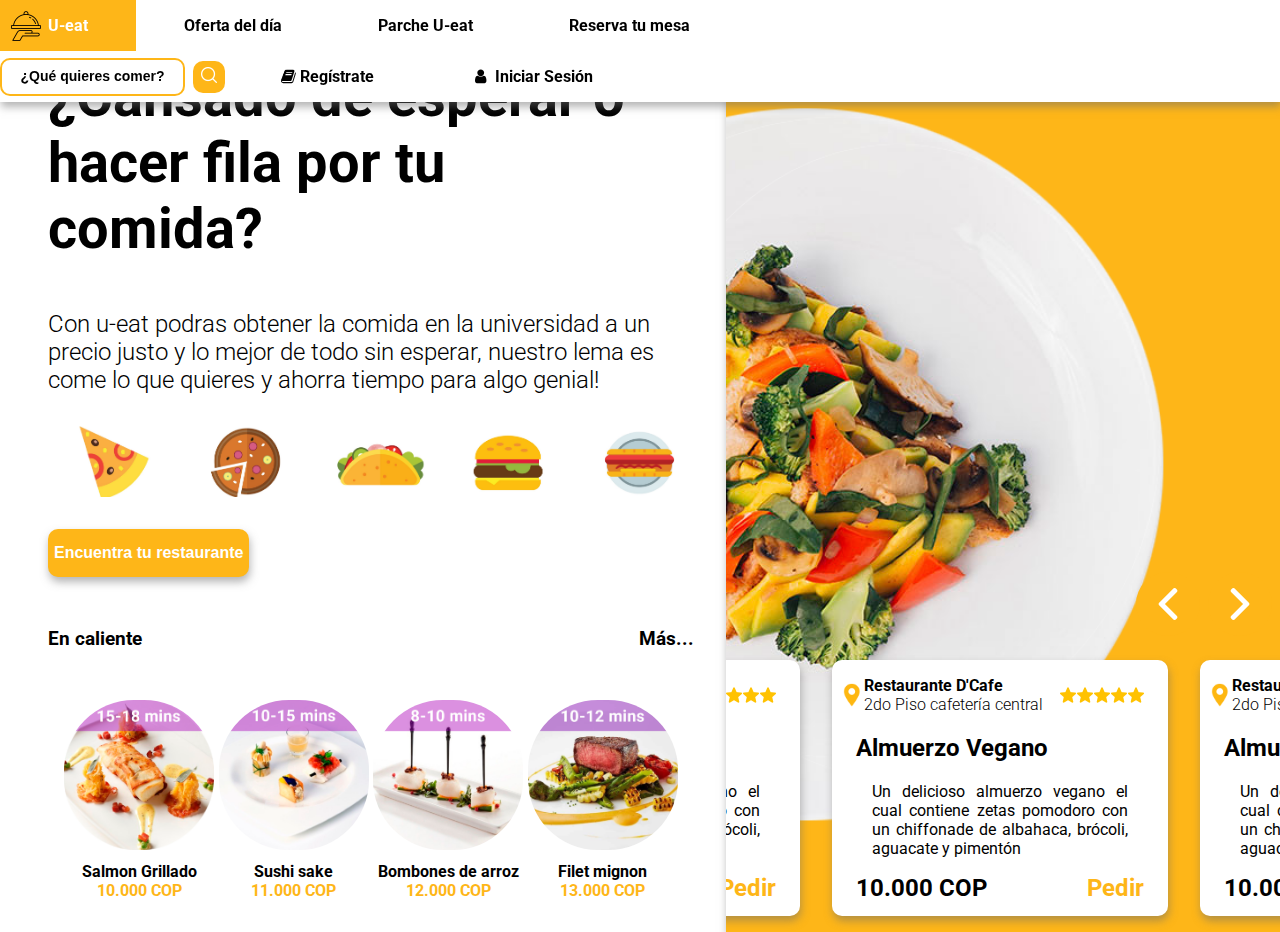
==== commit d3d001ea: "Todo el proyecto terminado mi parte (Manuel)" ====
--- a/index.html
+++ b/index.html
@@ -21,16 +21,17 @@
 
         <div class="o-nav-bar-first">
             <a class="o-active" href="index.html"> U-eat</a>
-            <a href="#">Oferta del día</a>
-            <a href="#">Parche U-eat</a>
-            <a href="#">Reserva tu mesa</a>
+            <a href="restaurantes.html">Oferta del día</a>
+            <a href="#" onclick="Message()">Parche U-eat</a>
+            <a href="#" onclick="Message()">Reserva tu mesa</a>
         </div>
 
         <div class="o-nav-bar-second">
 
-            <div class="o-search"> 
+            <div class="o-search">
                 <input type="text" id="search-box" placeholder="¿Qué quieres comer?">
-                <button><img src="resources/search.png" alt="Icono buscar"></button>
+                <button onclick="location.href='restaurantes.html'"><img src="resources/search.png"
+                        alt="Icono buscar"></button>
             </div>
 
             <a href="https://juanramirez98.github.io/Parcial-de-web/"><i class="fa fa-book"></i> Regístrate</a>
@@ -154,109 +155,109 @@
 
                 <div class="o-card-price">
                     <h3>10.000 COP</h3>
-                    <a href="#">
-                        <p>Pedir</p>
-                    </a>
-                </div>
-
-            </div>
-
-            <div class="o-card">
-
-                <div class="o-card-title">
-
-                    <img class="o-icon-location" src="resources/Ubication.png" alt="Icono ubicacion">
-
-                    <div class="o-info-restaurant">
-                        <h4>Restaurante D'Cafe</h4>
-                        <p>2do Piso cafetería central</p>
-                    </div>
-
-                    <img class="o-icon-star" src="resources/star.png" alt="Icono estrella">
-                    <img class="o-icon-star" src="resources/star.png" alt="Icono estrella">
-                    <img class="o-icon-star" src="resources/star.png" alt="Icono estrella">
-                    <img class="o-icon-star" src="resources/star.png" alt="Icono estrella">
-                    <img class="o-icon-star" src="resources/star.png" alt="Icono estrella">
-
-                </div>
-
-                <div class="o-card-content">
-                    <h2>Almuerzo Vegano</h2>
-                    <p>Un delicioso almuerzo vegano el cual contiene zetas pomodoro con un chiffonade de albahaca,
-                        brócoli, aguacate y pimentón</p>
-                </div>
-
-                <div class="o-card-price">
-                    <h3>10.000 COP</h3>
-                    <a href="#">
-                        <p>Pedir</p>
-                    </a>
-                </div>
-
-            </div>
-
-            <div class="o-card">
-
-                <div class="o-card-title">
-
-                    <img class="o-icon-location" src="resources/Ubication.png" alt="Icono ubicacion">
-
-                    <div class="o-info-restaurant">
-                        <h4>Restaurante D'Cafe</h4>
-                        <p>2do Piso cafetería central</p>
-                    </div>
-
-                    <img class="o-icon-star" src="resources/star.png" alt="Icono estrella">
-                    <img class="o-icon-star" src="resources/star.png" alt="Icono estrella">
-                    <img class="o-icon-star" src="resources/star.png" alt="Icono estrella">
-                    <img class="o-icon-star" src="resources/star.png" alt="Icono estrella">
-                    <img class="o-icon-star" src="resources/star.png" alt="Icono estrella">
-
-                </div>
-
-                <div class="o-card-content">
-                    <h2>Almuerzo Vegano</h2>
-                    <p>Un delicioso almuerzo vegano el cual contiene zetas pomodoro con un chiffonade de albahaca,
-                        brócoli, aguacate y pimentón</p>
-                </div>
-
-                <div class="o-card-price">
-                    <h3>10.000 COP</h3>
-                    <a href="#">
-                        <p>Pedir</p>
-                    </a>
-                </div>
-
-            </div>
-
-            <div class="o-card">
-
-                <div class="o-card-title">
-
-                    <img class="o-icon-location" src="resources/Ubication.png" alt="Icono ubicacion">
-
-                    <div class="o-info-restaurant">
-                        <h4>Restaurante D'Cafe</h4>
-                        <p>2do Piso cafetería central</p>
-                    </div>
-
-                    <img class="o-icon-star" src="resources/star.png" alt="Icono estrella">
-                    <img class="o-icon-star" src="resources/star.png" alt="Icono estrella">
-                    <img class="o-icon-star" src="resources/star.png" alt="Icono estrella">
-                    <img class="o-icon-star" src="resources/star.png" alt="Icono estrella">
-                    <img class="o-icon-star" src="resources/star.png" alt="Icono estrella">
-
-                </div>
-
-                <div class="o-card-content">
-                    <h2>Almuerzo Vegano</h2>
-                    <p>Un delicioso almuerzo vegano el cual contiene zetas pomodoro con un chiffonade de albahaca,
-                        brócoli, aguacate y pimentón</p>
-                </div>
-
-                <div class="o-card-price">
-                    <h3>10.000 COP</h3>
-                    <a href="#">
+                    <a href="restaurantes.html">
+                        <p>Pedir</p>
+                    </a>
+                </div>
+
+            </div>
+
+            <div class="o-card">
+
+                <div class="o-card-title">
+
+                    <img class="o-icon-location" src="resources/Ubication.png" alt="Icono ubicacion">
+
+                    <div class="o-info-restaurant">
+                        <h4>Restaurante D'Cafe</h4>
+                        <p>2do Piso cafetería central</p>
+                    </div>
+
+                    <img class="o-icon-star" src="resources/star.png" alt="Icono estrella">
+                    <img class="o-icon-star" src="resources/star.png" alt="Icono estrella">
+                    <img class="o-icon-star" src="resources/star.png" alt="Icono estrella">
+                    <img class="o-icon-star" src="resources/star.png" alt="Icono estrella">
+                    <img class="o-icon-star" src="resources/star.png" alt="Icono estrella">
+
+                </div>
+
+                <div class="o-card-content">
+                    <h2>Almuerzo Vegano</h2>
+                    <p>Un delicioso almuerzo vegano el cual contiene zetas pomodoro con un chiffonade de albahaca,
+                        brócoli, aguacate y pimentón</p>
+                </div>
+
+                <div class="o-card-price">
+                    <h3>10.000 COP</h3>
+                    <a href="restaurantes.html">
+                        <p>Pedir</p>
+                    </a>
+                </div>
+
+            </div>
+
+            <div class="o-card">
+
+                <div class="o-card-title">
+
+                    <img class="o-icon-location" src="resources/Ubication.png" alt="Icono ubicacion">
+
+                    <div class="o-info-restaurant">
+                        <h4>Restaurante D'Cafe</h4>
+                        <p>2do Piso cafetería central</p>
+                    </div>
+
+                    <img class="o-icon-star" src="resources/star.png" alt="Icono estrella">
+                    <img class="o-icon-star" src="resources/star.png" alt="Icono estrella">
+                    <img class="o-icon-star" src="resources/star.png" alt="Icono estrella">
+                    <img class="o-icon-star" src="resources/star.png" alt="Icono estrella">
+                    <img class="o-icon-star" src="resources/star.png" alt="Icono estrella">
+
+                </div>
+
+                <div class="o-card-content">
+                    <h2>Almuerzo Vegano</h2>
+                    <p>Un delicioso almuerzo vegano el cual contiene zetas pomodoro con un chiffonade de albahaca,
+                        brócoli, aguacate y pimentón</p>
+                </div>
+
+                <div class="o-card-price">
+                    <h3>10.000 COP</h3>
+                    <a href="restaurantes.html">
+                        <p>Pedir</p>
+                    </a>
+                </div>
+
+            </div>
+
+            <div class="o-card">
+
+                <div class="o-card-title">
+
+                    <img class="o-icon-location" src="resources/Ubication.png" alt="Icono ubicacion">
+
+                    <div class="o-info-restaurant">
+                        <h4>Restaurante D'Cafe</h4>
+                        <p>2do Piso cafetería central</p>
+                    </div>
+
+                    <img class="o-icon-star" src="resources/star.png" alt="Icono estrella">
+                    <img class="o-icon-star" src="resources/star.png" alt="Icono estrella">
+                    <img class="o-icon-star" src="resources/star.png" alt="Icono estrella">
+                    <img class="o-icon-star" src="resources/star.png" alt="Icono estrella">
+                    <img class="o-icon-star" src="resources/star.png" alt="Icono estrella">
+
+                </div>
+
+                <div class="o-card-content">
+                    <h2>Almuerzo Vegano</h2>
+                    <p>Un delicioso almuerzo vegano el cual contiene zetas pomodoro con un chiffonade de albahaca,
+                        brócoli, aguacate y pimentón</p>
+                </div>
+
+                <div class="o-card-price">
+                    <h3>10.000 COP</h3>
+                    <a href="restaurantes.html">
                         <p>Pedir</p>
                     </a>
                 </div>
--- a/Home.css
+++ b/Home.css
@@ -111,7 +111,7 @@
 .o-title-container h1{
     font-size: 3.5rem;
     font-weight: 700;
-    margin: 3rem 0rem 1rem 0rem;
+    margin: 1rem 0rem 1rem 0rem;
 }
 
 .o-message-container{
